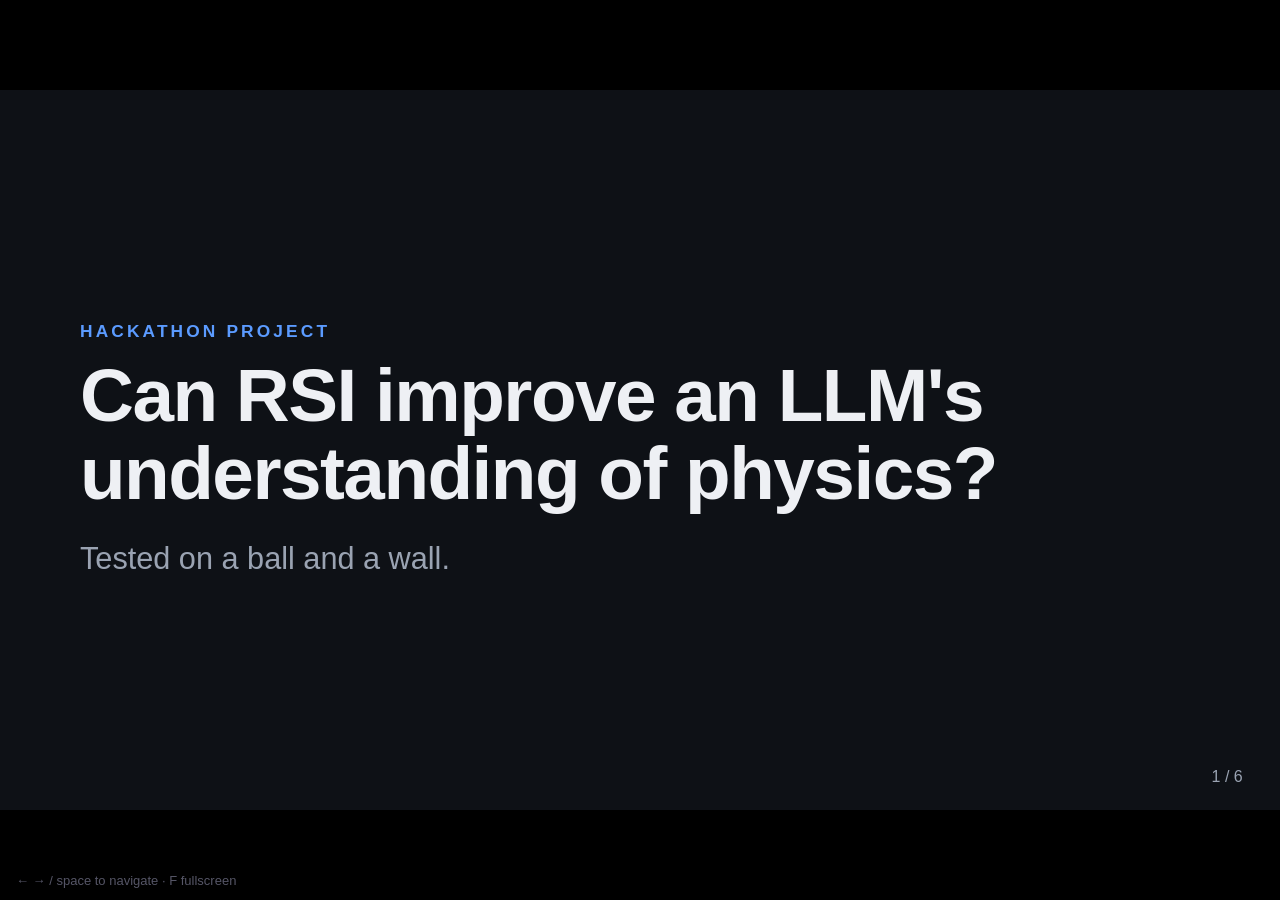
==== presentation/video-1min/index.html @ 2ac75238 "Add presentation: 3-min talk deck and 1-min narrated video - presentation/talk-3min: 8-slide HTML de" ====
<!doctype html>
<html lang="en">
<head>
<meta charset="utf-8">
<meta name="viewport" content="width=device-width, initial-scale=1">
<title>Can RSI Improve LLM Physics (1 min)</title>
<link rel="stylesheet" href="../shared/deck.css">
</head>
<body>
<div id="stage">

<!-- 1. Hook -->
<section class="slide center">
  <div class="kicker">Hackathon project</div>
  <h1>Can RSI improve an LLM's understanding of physics?</h1>
  <p class="sub">Tested on a ball and a wall.</p>
</section>

<!-- 2. Background + problem -->
<section class="slide center">
  <div class="kicker">The problem</div>
  <div class="big">AI-generated scenes look real, but their motion often <span class="hl">breaks the physics</span>.</div>
  <p class="sub">Newton's laws. Energy conservation. Long videos.</p>
</section>

<!-- 3. Idea -->
<section class="slide">
  <div class="kicker">Our idea</div>
  <h2>Put an agent in the improvement loop.</h2>
  <div class="flow">
    <div class="box">Model draws<br>the scene</div><div class="arr">→</div>
    <div class="box" style="border-color:var(--orange)">Agent finds<br>failures</div><div class="arr">→</div>
    <div class="box" style="border-color:var(--orange)">Agent writes data,<br>reward, and trains</div><div class="arr">→</div>
    <div class="box">Train a small<br>Qwen with RL</div>
  </div>
  <svg viewBox="0 0 1680 110" style="width:100%;height:auto;margin-top:6px">
    <path d="M1560 0 V70 H120 V14" fill="none" stroke="#556" stroke-width="4" stroke-dasharray="10 8"/>
    <path d="M104 26 L120 4 L136 26" fill="none" stroke="#556" stroke-width="4"/>
    <text x="840" y="48" text-anchor="middle" font-size="30" fill="#9aa3b2">repeat with the new model's failures</text>
  </svg>
</section>

<!-- 4. Examples (two square clips; positions used by build.py) -->
<section class="slide">
  <div class="kicker">Examples</div>
  <h2>A correct bounce, and a failure we catch.</h2>
  <figure class="vf good abs" style="left:330px;top:265px;width:560px">
    <div class="vslot sq" data-src="../media/good_1.mp4"><div class="ph"><div class="t">VIDEO</div><div class="f">media/good_1.mp4</div></div></div>
    <figcaption><b>Correct</b></figcaption></figure>
  <figure class="vf badc abs" style="left:1030px;top:265px;width:560px">
    <div class="vslot sq" data-src="../media/bad_1.mp4"><div class="ph"><div class="t">VIDEO</div><div class="f">media/bad_1.mp4</div></div></div>
    <figcaption><b>Failure → becomes a reward</b></figcaption></figure>
</section>

<!-- 5. Results -->
<section class="slide">
  <div class="kicker">Results</div>
  <h2>Success rate on cases it never saw.</h2>
  <div class="row" style="gap:48px;align-items:center">
    <div class="col" style="flex:.8">
      <div class="kpi" data-kpi="heldout"></div>
      <div class="kpilabel">Held-out scenes, before → after training</div>
      <div class="kpi" data-kpi="in_dist" style="font-size:80px"></div>
      <div class="kpilabel" style="margin-bottom:0">In-distribution scenes</div>
    </div>
    <div class="col" style="flex:1.2">
      <div class="card" style="padding:22px 26px"><div class="curve"></div></div>
    </div>
  </div>
</section>

<!-- 6. Close -->
<section class="slide center">
  <div class="kicker">Takeaway</div>
  <div class="big">A stronger model improved a weaker one, automatically.</div>
  <p class="sub">Next: a model improving itself.</p>
</section>

<div class="pn" id="pn"></div>
</div>
<div class="hint">← → / space to navigate · F fullscreen</div>
<script>
window.FAKE=true;  // remove this line when real numbers are in
window.RESULTS={in_dist:{base:12,rl:71},heldout:{base:8,rl:54}};
window.CURVE={xlabel:"Training step",steps:[0,10,20,30,40,50,60],in_dist:[12,15,24,38,52,63,71],heldout:[8,9,15,26,38,47,54]};
</script>
<script src="../shared/deck.js"></script>
</body>
</html>
---- presentation/shared/deck.css ----
:root{
  --bg:#0e1116; --panel:#171b23; --line:#2a303c; --fg:#eef0f4; --muted:#9aa3b2;
  --blue:#5b9bff; --orange:#ffa13d; --green:#43d19e; --red:#ff6b6b; --violet:#a58bff;
}
*{box-sizing:border-box;margin:0;padding:0}
html,body{height:100%;background:#000;overflow:hidden}
body{font-family:-apple-system,BlinkMacSystemFont,"Inter","Helvetica Neue",Arial,sans-serif;color:var(--fg)}
#stage{position:absolute;left:50%;top:50%;width:1920px;height:1080px;transform-origin:center center;background:var(--bg);overflow:hidden}
.slide{position:absolute;inset:0;padding:96px 120px;display:none;flex-direction:column}
.slide.active{display:flex}
.kicker{font-size:26px;letter-spacing:.18em;text-transform:uppercase;color:var(--blue);font-weight:600;margin-bottom:22px}
h1{font-size:112px;line-height:1.05;font-weight:750;letter-spacing:-.02em}
h2{font-size:72px;line-height:1.12;font-weight:720;letter-spacing:-.01em;margin-bottom:44px}
p,li{font-size:40px;line-height:1.45;color:#d6dae3}
.muted{color:var(--muted)}
.sub{font-size:46px;color:var(--muted);margin-top:36px;max-width:1500px;line-height:1.35}
ul{list-style:none}
li{padding-left:44px;position:relative;margin-bottom:22px}
li::before{content:"";position:absolute;left:0;top:.62em;width:16px;height:16px;border-radius:4px;background:var(--blue)}
b,strong{color:var(--fg);font-weight:650}
.row{display:flex;gap:44px;align-items:stretch}
.col{flex:1}
.center{justify-content:center}
.card{background:var(--panel);border:2px solid var(--line);border-radius:22px;padding:34px 40px}
.card h3{font-size:38px;margin-bottom:14px}
code{font-family:ui-monospace,SFMono-Regular,Menlo,monospace}
.pn{position:absolute;right:56px;bottom:36px;font-size:24px;color:var(--muted)}
.ok{color:var(--green)} .bad{color:var(--red)} .warn{color:var(--orange)} .blue{color:var(--blue)}

/* tiles */
.tiles{display:flex;gap:36px}
.tile{flex:1;background:var(--panel);border:2px solid var(--line);border-top:8px solid var(--blue);border-radius:22px;padding:34px 36px 38px}
.tile h3{font-size:42px;line-height:1.2;margin-bottom:16px}
.tile p{font-size:34px;line-height:1.4;color:#c4cad6}
.tile.o{border-top-color:var(--orange)} .tile.g{border-top-color:var(--green)} .tile.r{border-top-color:var(--red)} .tile.v{border-top-color:var(--violet)}
.big{font-size:60px;line-height:1.25;font-weight:700;letter-spacing:-.01em;max-width:1500px}
.big .hl{color:var(--orange)}

/* flow */
.flow{display:flex;align-items:center;gap:24px}
.flow .box{flex:1;background:var(--panel);border:2px solid var(--line);border-radius:22px;padding:30px 32px;font-size:36px;line-height:1.3;text-align:center}
.flow .arr{font-size:56px;color:var(--muted)}

/* kv list (training slide) */
.kv{display:flex;flex-direction:column;gap:22px}
.kv .r{display:flex;align-items:baseline;gap:32px;background:var(--panel);border:2px solid var(--line);border-radius:20px;padding:26px 36px}
.kv .k{width:300px;flex:none;font-size:28px;letter-spacing:.1em;text-transform:uppercase;color:var(--muted);font-weight:600}
.kv .v{font-size:44px;font-weight:650}
.kv .v small{display:block;font-size:30px;color:var(--muted);font-weight:400;margin-top:4px}

/* tables */
table{width:100%;border-collapse:collapse}
th,td{font-size:34px;text-align:left;padding:22px 26px;border-bottom:2px solid var(--line);color:#d6dae3}
th{color:var(--muted);font-weight:600;font-size:26px;letter-spacing:.08em;text-transform:uppercase}
td.n,th.n{text-align:center}
td.tbd{color:var(--muted);text-align:center}
td.tbd span{display:inline-block;border:2px dashed #556;border-radius:12px;padding:6px 26px;font-size:32px}
td.val{text-align:center;font-weight:700;font-size:46px}

/* video slots */
.vgrid{display:flex;gap:32px}
.vf{flex:1;min-width:0}
.vslot{position:relative;width:100%;aspect-ratio:16/9;background:#0a0d12;border:3px dashed #556;border-radius:18px;overflow:hidden;display:flex;align-items:center;justify-content:center}
.vslot img{position:absolute;inset:0;width:100%;height:100%;object-fit:contain;background:#000;display:none}
.vslot.has img{display:block}
.vslot video{position:absolute;inset:0;width:100%;height:100%;object-fit:contain;background:#000;display:none}
.vslot.has{border:3px solid var(--line)}
.vslot.has video{display:block}
.vslot.has .ph{display:none}
.ph{text-align:center;color:var(--muted);padding:16px}
.ph .t{font-size:34px;font-weight:700;letter-spacing:.14em;color:#7d8696}
.ph .f{font-family:ui-monospace,Menlo,monospace;font-size:26px;margin-top:10px;color:#7d8696}
.ph .d{font-size:26px;margin-top:10px}
.vf figcaption{font-size:30px;line-height:1.35;color:#c4cad6;margin-top:16px}
.vf figcaption b{display:block;font-size:32px;margin-bottom:2px}
.vf.good figcaption b{color:var(--green)} .vf.badc figcaption b{color:var(--red)}
.vf.abs{position:absolute}

svg text{font-family:inherit}
.hint{position:fixed;left:16px;bottom:12px;color:#556;font-size:13px;z-index:9}

@media print{
  @page{size:1920px 1080px;margin:0}
  html,body{height:auto;overflow:visible;background:#fff}
  #stage{position:static;transform:none!important;width:auto;height:auto;overflow:visible}
  .slide{display:flex!important;position:relative;width:1920px;height:1080px;page-break-after:always;break-after:page;background:var(--bg);-webkit-print-color-adjust:exact;print-color-adjust:exact}
  .slide:last-of-type{page-break-after:auto;break-after:auto}
  .hint,.pn{display:none}
}

/* evidence cards, source lines, loop */
.src{font-size:24px;color:var(--muted);margin-top:14px;line-height:1.35}
.evi{background:var(--panel);border:2px solid var(--line);border-radius:22px;padding:28px 34px}
.evi h3{font-size:36px;line-height:1.25;margin-bottom:10px}
.evi p{font-size:30px;line-height:1.4;color:#c4cad6}
.qa{margin-bottom:26px}
.qa .q{font-size:34px;font-weight:700;color:var(--orange);margin-bottom:8px}
.qa .a{font-size:31px;line-height:1.42;color:#d6dae3}

/* results */
.fakebadge{position:absolute;right:120px;top:84px;font-size:24px;font-weight:700;letter-spacing:.12em;color:#ffa13d;border:3px solid #ffa13d;border-radius:12px;padding:6px 18px;background:rgba(255,161,61,.08)}
.curve{width:100%}
.curve-ph{border:3px dashed #556;border-radius:18px;height:420px;display:flex;align-items:center;justify-content:center;text-align:center;color:#7d8696;font-size:34px;font-weight:700;letter-spacing:.14em;line-height:1.6}
.curve-ph small{font-size:24px;font-weight:400;letter-spacing:0}
.kpi{font-size:120px;font-weight:780;letter-spacing:-.02em;line-height:1;color:var(--muted)}
.kpi .ar{margin:0 22px;color:#556}
.kpi .after{color:var(--green)}
.kpi .tbdk{font-size:64px;color:#7d8696;border:3px dashed #556;border-radius:16px;padding:6px 28px;letter-spacing:0}
.kpilabel{font-size:30px;color:var(--muted);margin-top:10px;margin-bottom:34px}

.vslot.sq{aspect-ratio:1/1}
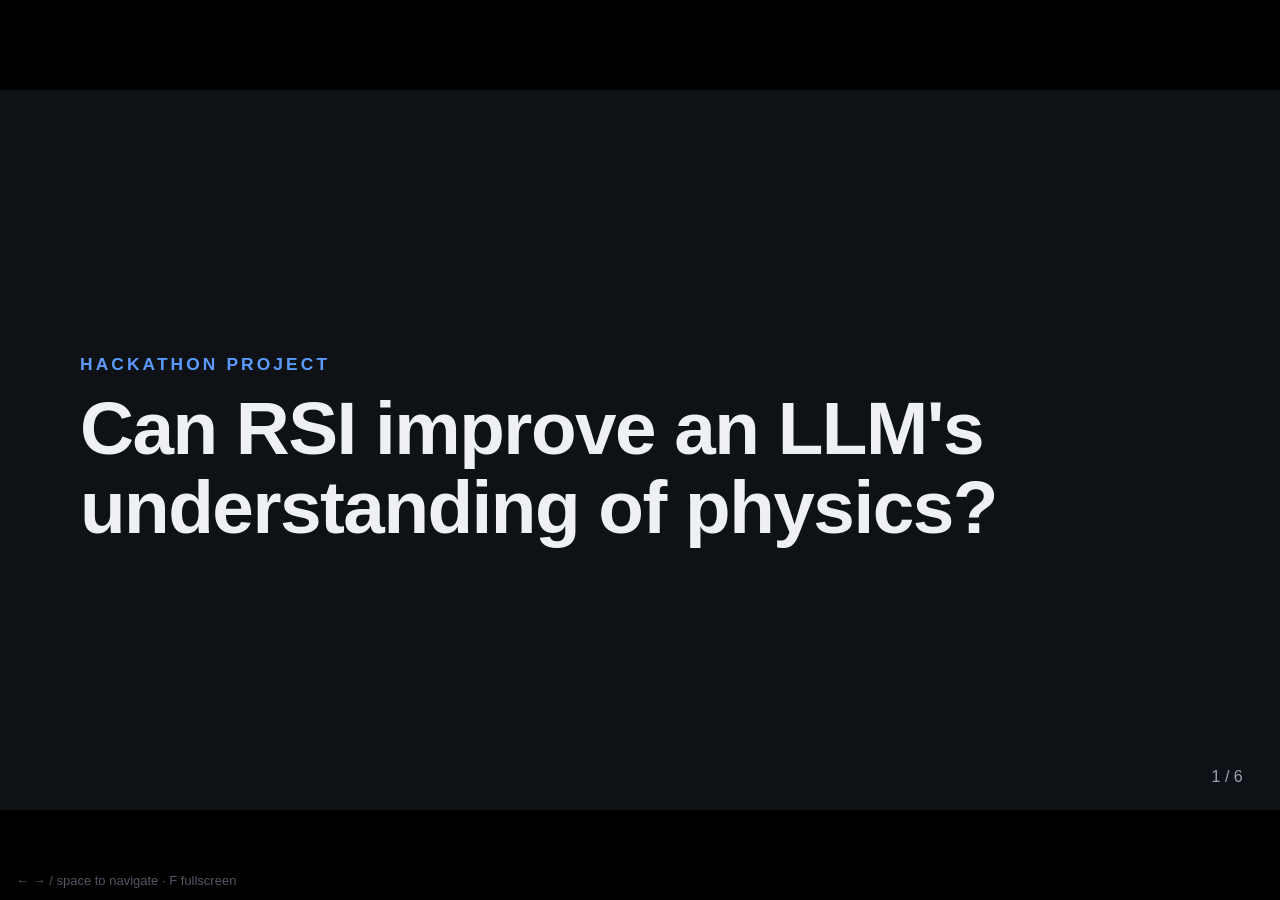
==== commit cb52010c: "Presentation: verifiable reward framing, simpler background, remove placeholder badge - Idea and tra" ====
--- a/presentation/video-1min/index.html
+++ b/presentation/video-1min/index.html
@@ -13,14 +13,13 @@
 <section class="slide center">
   <div class="kicker">Hackathon project</div>
   <h1>Can RSI improve an LLM's understanding of physics?</h1>
-  <p class="sub">Tested on a ball and a wall.</p>
 </section>
 
 <!-- 2. Background + problem -->
 <section class="slide center">
   <div class="kicker">The problem</div>
   <div class="big">AI-generated scenes look real, but their motion often <span class="hl">breaks the physics</span>.</div>
-  <p class="sub">Newton's laws. Energy conservation. Long videos.</p>
+  <p class="sub">Newton's laws. Energy conservation. Momentum.</p>
 </section>
 
 <!-- 3. Idea -->
@@ -30,8 +29,8 @@
   <div class="flow">
     <div class="box">Model draws<br>the scene</div><div class="arr">→</div>
     <div class="box" style="border-color:var(--orange)">Agent finds<br>failures</div><div class="arr">→</div>
-    <div class="box" style="border-color:var(--orange)">Agent writes data,<br>reward, and trains</div><div class="arr">→</div>
-    <div class="box">Train a small<br>Qwen with RL</div>
+    <div class="box" style="border-color:var(--orange)">Agent writes data,<br>verifiable reward</div><div class="arr">→</div>
+    <div class="box">Train a small Qwen<br>on that reward</div>
   </div>
   <svg viewBox="0 0 1680 110" style="width:100%;height:auto;margin-top:6px">
     <path d="M1560 0 V70 H120 V14" fill="none" stroke="#556" stroke-width="4" stroke-dasharray="10 8"/>
@@ -49,7 +48,7 @@
     <figcaption><b>Correct</b></figcaption></figure>
   <figure class="vf badc abs" style="left:1030px;top:265px;width:560px">
     <div class="vslot sq" data-src="../media/bad_1.mp4"><div class="ph"><div class="t">VIDEO</div><div class="f">media/bad_1.mp4</div></div></div>
-    <figcaption><b>Failure → becomes a reward</b></figcaption></figure>
+    <figcaption><b>Failure → becomes a reward signal</b></figcaption></figure>
 </section>
 
 <!-- 5. Results -->
@@ -72,15 +71,13 @@
 <!-- 6. Close -->
 <section class="slide center">
   <div class="kicker">Takeaway</div>
-  <div class="big">A stronger model improved a weaker one, automatically.</div>
-  <p class="sub">Next: a model improving itself.</p>
+  <div class="big">Recursive self-improvement, <span class="hl">for physics</span>.</div>
 </section>
 
 <div class="pn" id="pn"></div>
 </div>
 <div class="hint">← → / space to navigate · F fullscreen</div>
 <script>
-window.FAKE=true;  // remove this line when real numbers are in
 window.RESULTS={in_dist:{base:12,rl:71},heldout:{base:8,rl:54}};
 window.CURVE={xlabel:"Training step",steps:[0,10,20,30,40,50,60],in_dist:[12,15,24,38,52,63,71],heldout:[8,9,15,26,38,47,54]};
 </script>
